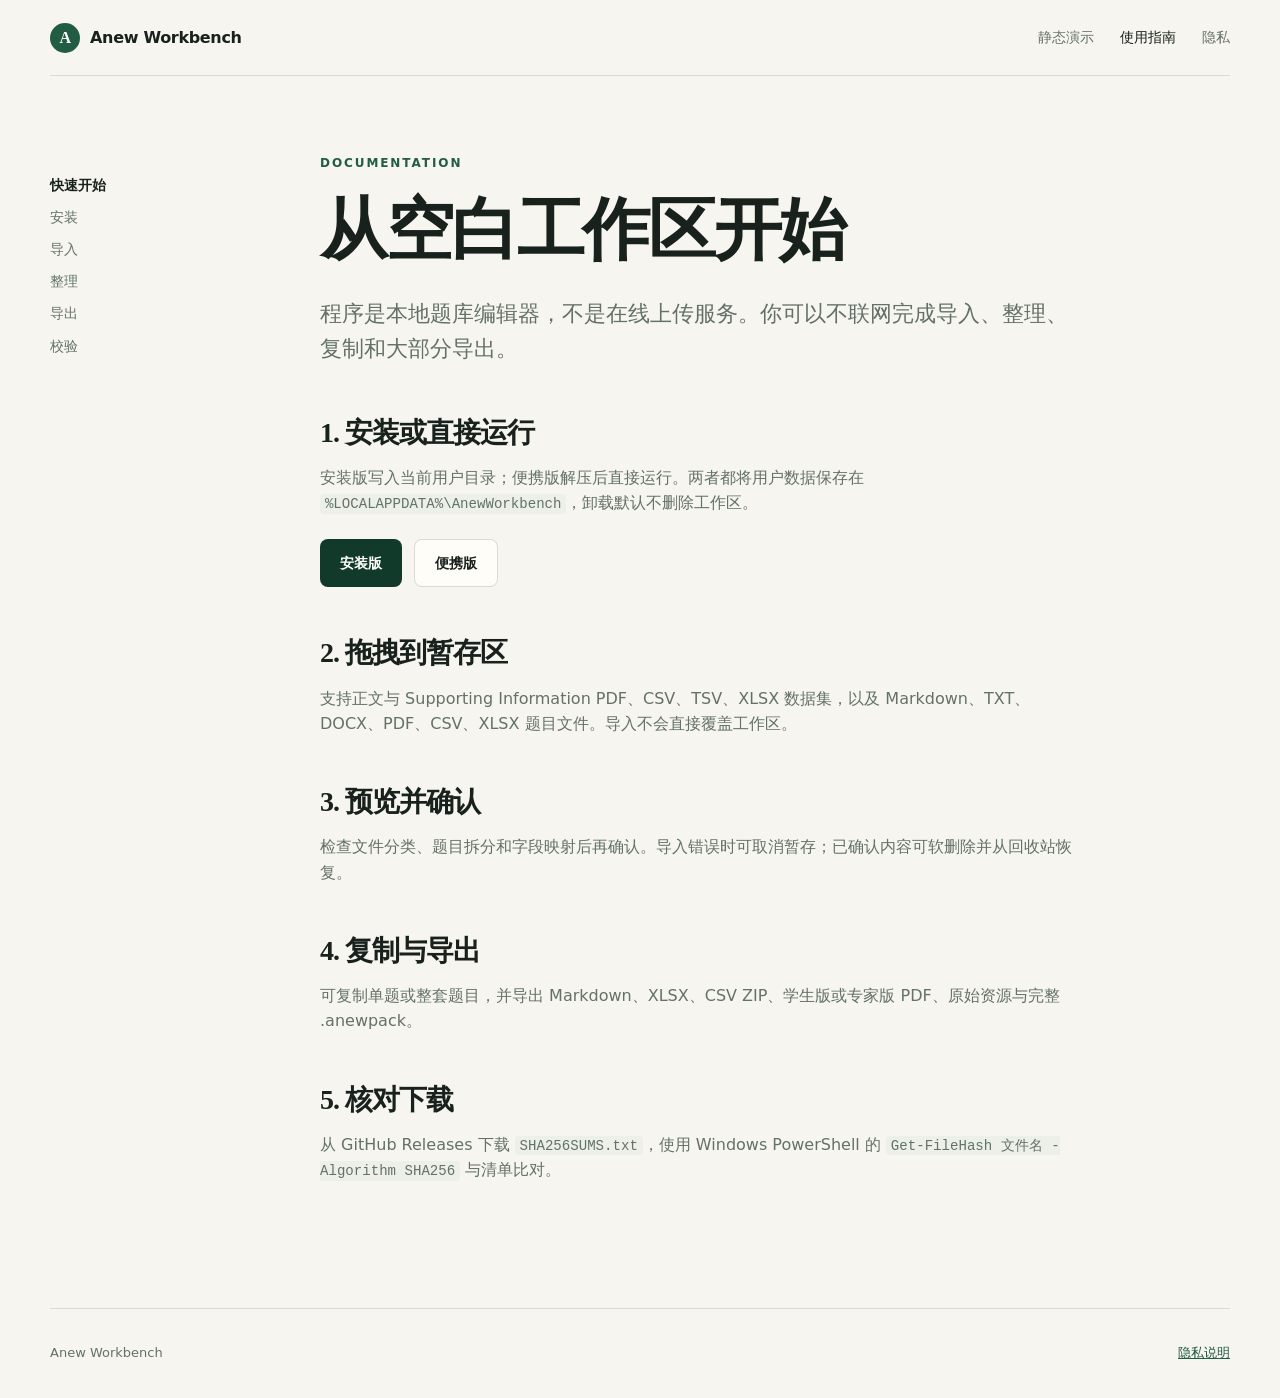
==== docs.html @ f3a837ea "docs: launch Anew Workbench public site" ====
<!doctype html>
<html lang="zh-CN">
  <head>
    <meta charset="UTF-8" />
    <meta name="viewport" content="width=device-width, initial-scale=1" />
    <title>使用指南 · Anew Workbench</title>
    <link rel="stylesheet" href="styles.css" />
  </head>
  <body>
    <header class="site-header">
      <a class="brand" href="index.html"><span class="brand-mark" aria-hidden="true">A</span><span>Anew Workbench</span></a>
      <nav aria-label="主导航"><a href="demo.html">静态演示</a><a aria-current="page" href="docs.html">使用指南</a><a href="privacy.html">隐私</a></nav>
    </header>
    <main class="page-shell docs-layout">
      <aside><strong>快速开始</strong><a href="#install">安装</a><a href="#import">导入</a><a href="#organize">整理</a><a href="#export">导出</a><a href="#verify">校验</a></aside>
      <article>
        <div class="eyebrow">DOCUMENTATION</div>
        <h1>从空白工作区开始</h1>
        <p class="lead">程序是本地题库编辑器，不是在线上传服务。你可以不联网完成导入、整理、复制和大部分导出。</p>
        <h2 id="install">1. 安装或直接运行</h2>
        <p>安装版写入当前用户目录；便携版解压后直接运行。两者都将用户数据保存在 <code>%LOCALAPPDATA%\AnewWorkbench</code>，卸载默认不删除工作区。</p>
        <div class="actions compact"><a class="button primary" href="https://github.com/ZiChenWang114514/anew-workbench/releases/latest/download/AnewWorkbench-win-x64-Setup.exe">安装版</a><a class="button secondary" href="https://github.com/ZiChenWang114514/anew-workbench/releases/latest/download/AnewWorkbench-win-x64-portable.zip">便携版</a></div>
        <h2 id="import">2. 拖拽到暂存区</h2>
        <p>支持正文与 Supporting Information PDF、CSV、TSV、XLSX 数据集，以及 Markdown、TXT、DOCX、PDF、CSV、XLSX 题目文件。导入不会直接覆盖工作区。</p>
        <h2 id="organize">3. 预览并确认</h2>
        <p>检查文件分类、题目拆分和字段映射后再确认。导入错误时可取消暂存；已确认内容可软删除并从回收站恢复。</p>
        <h2 id="export">4. 复制与导出</h2>
        <p>可复制单题或整套题目，并导出 Markdown、XLSX、CSV ZIP、学生版或专家版 PDF、原始资源与完整 .anewpack。</p>
        <h2 id="verify">5. 核对下载</h2>
        <p>从 GitHub Releases 下载 <code>SHA256SUMS.txt</code>，使用 Windows PowerShell 的 <code>Get-FileHash 文件名 -Algorithm SHA256</code> 与清单比对。</p>
      </article>
    </main>
    <footer><span>Anew Workbench</span><a href="privacy.html">隐私说明</a></footer>
  </body>
</html>
---- styles.css ----
:root {
  color-scheme: light;
  --ink: #18211c;
  --muted: #637168;
  --paper: #f6f5ef;
  --card: #fffdf7;
  --line: #d7dbd2;
  --green: #215c43;
  --green-deep: #123a2a;
  --lime: #d8efb0;
  --serif: "Noto Serif SC", "Source Han Serif SC", "Songti SC", serif;
  --sans: "Noto Sans SC", "Microsoft YaHei", system-ui, sans-serif;
}

* { box-sizing: border-box; }
html { scroll-behavior: smooth; }
body { margin: 0; background: var(--paper); color: var(--ink); font-family: var(--sans); font-size: 16px; line-height: 1.58; }
a { color: inherit; }
.site-header, footer { width: min(1180px, calc(100% - 40px)); margin: 0 auto; display: flex; align-items: center; justify-content: space-between; }
.site-header { min-height: 76px; border-bottom: 1px solid var(--line); }
.brand { display: inline-flex; align-items: center; gap: 10px; text-decoration: none; font-weight: 750; letter-spacing: -.02em; }
.brand-mark { display: grid; place-items: center; width: 30px; height: 30px; border-radius: 50%; background: var(--green); color: white; font-family: var(--serif); }
nav { display: flex; gap: 26px; }
nav a { color: var(--muted); text-decoration: none; font-size: 14px; }
nav a:hover, nav a[aria-current="page"] { color: var(--ink); }
main { width: min(1180px, calc(100% - 40px)); margin: 0 auto; }
.hero { padding: clamp(72px, 11vw, 148px) 0 96px; max-width: 980px; }
.eyebrow { color: var(--green); font-size: 12px; font-weight: 800; letter-spacing: .16em; margin-bottom: 18px; }
h1, h2 { font-family: var(--serif); font-weight: 650; letter-spacing: -.035em; line-height: 1.15; }
h1 { font-size: clamp(44px, 7vw, 82px); margin: 0 0 28px; }
h2 { font-size: clamp(25px, 3vw, 36px); margin: 0 0 16px; }
.hero-copy, .lead { max-width: 760px; color: var(--muted); font-size: clamp(18px, 2vw, 22px); }
.actions { display: flex; flex-wrap: wrap; gap: 12px; margin-top: 38px; }
.actions.compact { margin: 24px 0 34px; }
.button { display: inline-flex; min-height: 48px; align-items: center; justify-content: center; padding: 0 20px; border-radius: 8px; text-decoration: none; font-weight: 700; font-size: 14px; }
.button.primary { background: var(--green-deep); color: white; }
.button.secondary { border: 1px solid var(--line); background: var(--card); }
.microcopy { color: var(--muted); font-size: 13px; margin-top: 16px; }
.feature-grid { display: grid; grid-template-columns: repeat(3, 1fr); border-top: 1px solid var(--line); border-bottom: 1px solid var(--line); }
.feature-grid article { padding: 44px 34px 48px 0; }
.feature-grid article + article { border-left: 1px solid var(--line); padding-left: 34px; }
.feature-grid h2 { font-size: 26px; }
.feature-grid p, .split-panel p { color: var(--muted); margin: 0; }
.feature-number { display: block; color: var(--green); font-size: 12px; font-weight: 800; margin-bottom: 28px; }
.split-panel { display: grid; grid-template-columns: 1fr 1fr; gap: 80px; padding: 100px 0; }
.text-link { display: inline-block; color: var(--green); font-weight: 700; margin-top: 16px; }
footer { min-height: 90px; border-top: 1px solid var(--line); color: var(--muted); font-size: 13px; }
footer a { color: var(--green); }
.page-shell { padding: 78px 0 110px; }
.page-shell > h1, .docs-layout h1 { font-size: clamp(42px, 6vw, 68px); }
.demo-card { margin-top: 48px; padding: 32px; background: var(--card); border: 1px solid var(--line); border-radius: 14px; box-shadow: 0 18px 60px rgb(31 51 39 / 7%); }
.demo-heading { display: flex; justify-content: space-between; align-items: flex-start; gap: 20px; }
.demo-heading > div { display: flex; align-items: center; gap: 14px; }
.demo-heading h2 { margin: 0; font-size: 26px; }
.demo-heading button { border: 1px solid var(--line); background: transparent; border-radius: 7px; padding: 9px 12px; cursor: pointer; }
.pill { display: inline-flex; border-radius: 999px; background: var(--lime); color: var(--green-deep); padding: 5px 10px; font-size: 12px; font-weight: 800; }
.table-scroll { overflow-x: auto; margin-top: 28px; }
table { width: 100%; border-collapse: collapse; font-size: 13px; }
th, td { padding: 13px 14px; text-align: left; border-bottom: 1px solid var(--line); white-space: nowrap; }
th { color: var(--muted); font-weight: 700; background: #f4f5ef; }
code { font-family: "Cascadia Code", "SFMono-Regular", monospace; font-size: .88em; background: #edf0e8; border-radius: 4px; padding: .12em .35em; }
.download-band { margin-top: 34px; padding: 30px 32px; background: var(--green-deep); color: white; border-radius: 14px; display: flex; align-items: center; justify-content: space-between; gap: 28px; }
.download-band h2 { font-size: 25px; margin-bottom: 8px; }
.download-band p { margin: 0; color: #c8d7cf; }
.docs-layout { display: grid; grid-template-columns: 200px minmax(0, 760px); gap: 70px; }
.docs-layout aside { position: sticky; top: 24px; align-self: start; display: grid; gap: 10px; padding: 20px 0; font-size: 14px; }
.docs-layout aside a { color: var(--muted); text-decoration: none; }
.docs-layout article h2, .prose h2 { margin-top: 50px; font-size: 28px; }
.docs-layout article p, .prose p { color: var(--muted); }
.prose { max-width: 850px; margin-left: max(20px, calc((100% - 1180px) / 2)); }

@media (max-width: 760px) {
  .site-header { min-height: 66px; }
  nav { gap: 12px; }
  nav a { font-size: 12px; }
  .brand span:last-child { display: none; }
  .hero { padding: 70px 0; }
  h1 { font-size: 42px; }
  .feature-grid, .split-panel, .docs-layout { grid-template-columns: 1fr; }
  .feature-grid article + article { border-left: 0; border-top: 1px solid var(--line); padding-left: 0; }
  .split-panel { gap: 28px; padding: 70px 0; }
  .docs-layout aside { position: static; grid-template-columns: repeat(3, auto); border-bottom: 1px solid var(--line); }
  .demo-card { padding: 20px; }
  .demo-heading, .download-band { align-items: stretch; flex-direction: column; }
  footer { align-items: flex-start; flex-direction: column; justify-content: center; gap: 4px; }
}
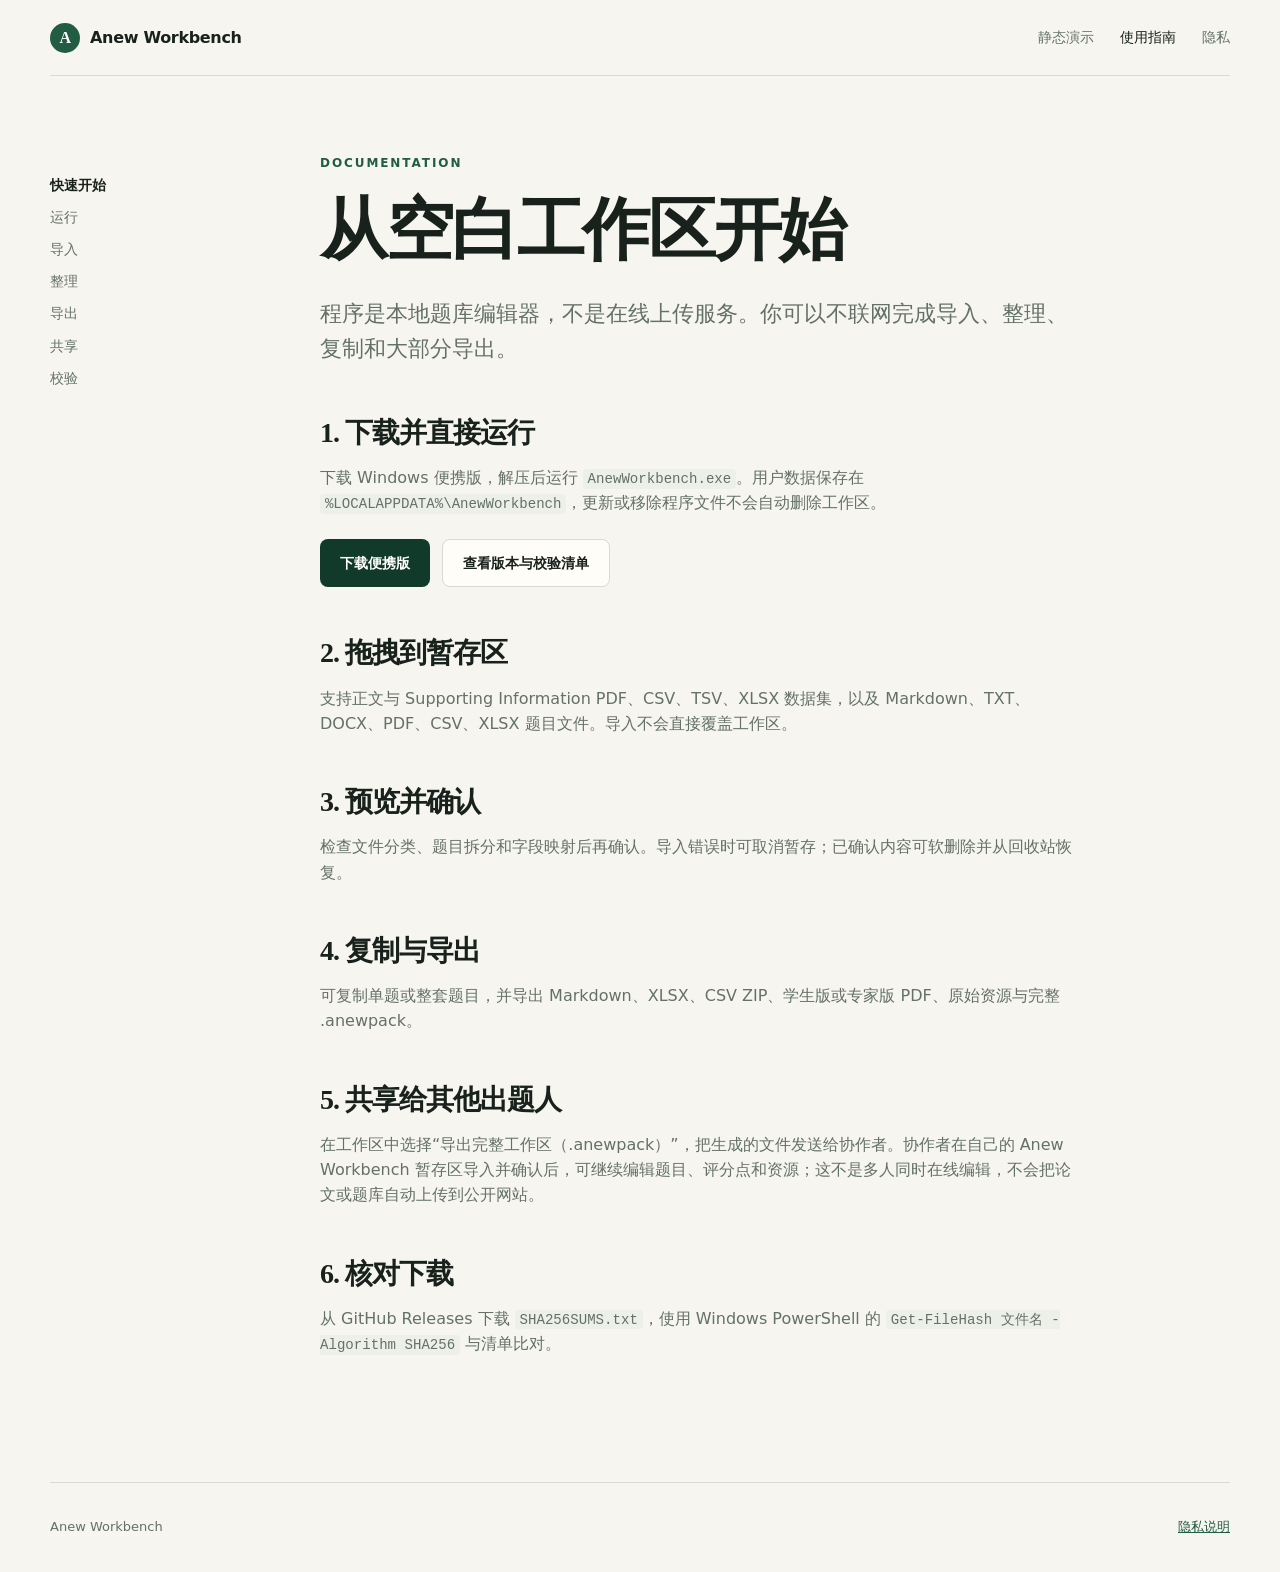
==== commit b5e2ac12: "fix: publish portable workbench download" ====
--- a/docs.html
+++ b/docs.html
@@ -12,21 +12,23 @@
       <nav aria-label="主导航"><a href="demo.html">静态演示</a><a aria-current="page" href="docs.html">使用指南</a><a href="privacy.html">隐私</a></nav>
     </header>
     <main class="page-shell docs-layout">
-      <aside><strong>快速开始</strong><a href="#install">安装</a><a href="#import">导入</a><a href="#organize">整理</a><a href="#export">导出</a><a href="#verify">校验</a></aside>
+      <aside><strong>快速开始</strong><a href="#install">运行</a><a href="#import">导入</a><a href="#organize">整理</a><a href="#export">导出</a><a href="#share">共享</a><a href="#verify">校验</a></aside>
       <article>
         <div class="eyebrow">DOCUMENTATION</div>
         <h1>从空白工作区开始</h1>
         <p class="lead">程序是本地题库编辑器，不是在线上传服务。你可以不联网完成导入、整理、复制和大部分导出。</p>
-        <h2 id="install">1. 安装或直接运行</h2>
-        <p>安装版写入当前用户目录；便携版解压后直接运行。两者都将用户数据保存在 <code>%LOCALAPPDATA%\AnewWorkbench</code>，卸载默认不删除工作区。</p>
-        <div class="actions compact"><a class="button primary" href="https://github.com/ZiChenWang114514/anew-workbench/releases/latest/download/AnewWorkbench-win-x64-Setup.exe">安装版</a><a class="button secondary" href="https://github.com/ZiChenWang114514/anew-workbench/releases/latest/download/AnewWorkbench-win-x64-portable.zip">便携版</a></div>
+        <h2 id="install">1. 下载并直接运行</h2>
+        <p>下载 Windows 便携版，解压后运行 <code>AnewWorkbench.exe</code>。用户数据保存在 <code>%LOCALAPPDATA%\AnewWorkbench</code>，更新或移除程序文件不会自动删除工作区。</p>
+        <div class="actions compact"><a class="button primary" href="https://github.com/ZiChenWang114514/anew-workbench/releases/latest/download/AnewWorkbench-win-x64-portable.zip">下载便携版</a><a class="button secondary" href="https://github.com/ZiChenWang114514/anew-workbench/releases/latest">查看版本与校验清单</a></div>
         <h2 id="import">2. 拖拽到暂存区</h2>
         <p>支持正文与 Supporting Information PDF、CSV、TSV、XLSX 数据集，以及 Markdown、TXT、DOCX、PDF、CSV、XLSX 题目文件。导入不会直接覆盖工作区。</p>
         <h2 id="organize">3. 预览并确认</h2>
         <p>检查文件分类、题目拆分和字段映射后再确认。导入错误时可取消暂存；已确认内容可软删除并从回收站恢复。</p>
         <h2 id="export">4. 复制与导出</h2>
         <p>可复制单题或整套题目，并导出 Markdown、XLSX、CSV ZIP、学生版或专家版 PDF、原始资源与完整 .anewpack。</p>
-        <h2 id="verify">5. 核对下载</h2>
+        <h2 id="share">5. 共享给其他出题人</h2>
+        <p>在工作区中选择“导出完整工作区（.anewpack）”，把生成的文件发送给协作者。协作者在自己的 Anew Workbench 暂存区导入并确认后，可继续编辑题目、评分点和资源；这不是多人同时在线编辑，不会把论文或题库自动上传到公开网站。</p>
+        <h2 id="verify">6. 核对下载</h2>
         <p>从 GitHub Releases 下载 <code>SHA256SUMS.txt</code>，使用 Windows PowerShell 的 <code>Get-FileHash 文件名 -Algorithm SHA256</code> 与清单比对。</p>
       </article>
     </main>
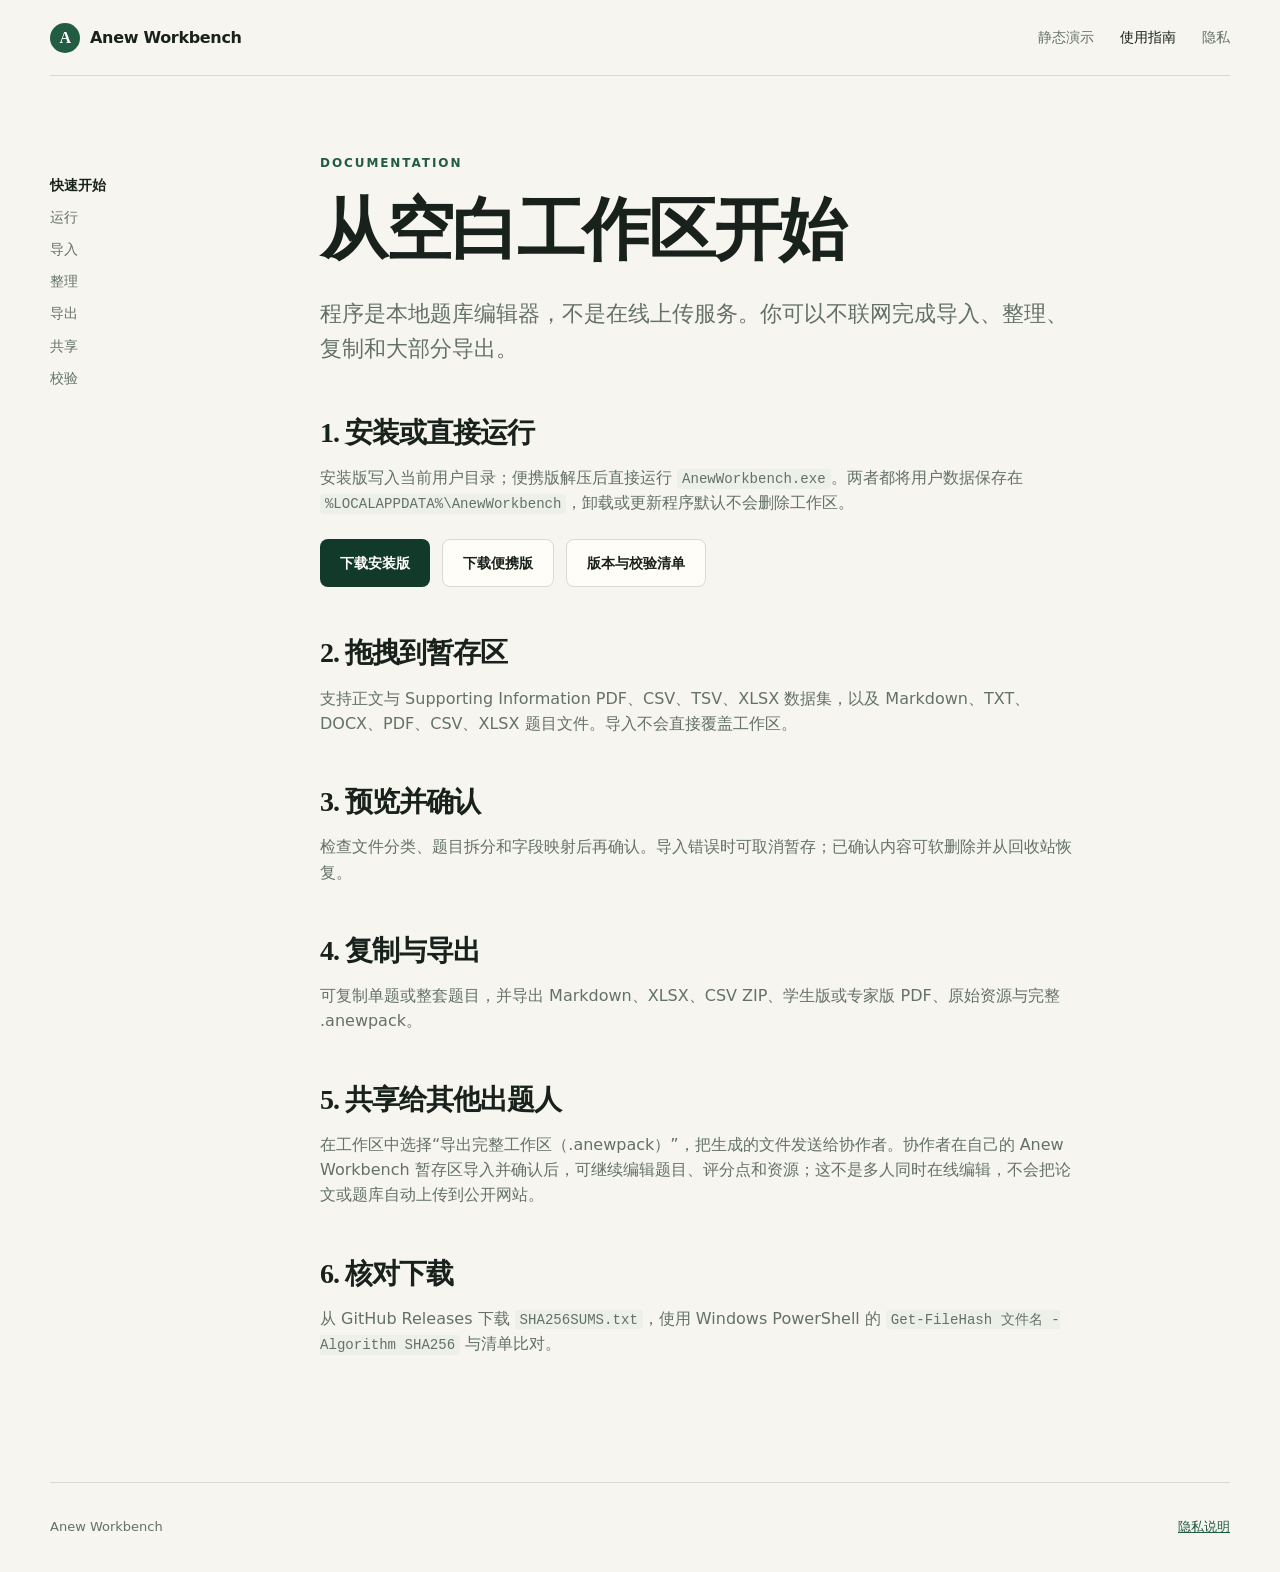
==== commit af7eff19: "docs: expose verified Windows installer" ====
--- a/docs.html
+++ b/docs.html
@@ -17,9 +17,9 @@
         <div class="eyebrow">DOCUMENTATION</div>
         <h1>从空白工作区开始</h1>
         <p class="lead">程序是本地题库编辑器，不是在线上传服务。你可以不联网完成导入、整理、复制和大部分导出。</p>
-        <h2 id="install">1. 下载并直接运行</h2>
-        <p>下载 Windows 便携版，解压后运行 <code>AnewWorkbench.exe</code>。用户数据保存在 <code>%LOCALAPPDATA%\AnewWorkbench</code>，更新或移除程序文件不会自动删除工作区。</p>
-        <div class="actions compact"><a class="button primary" href="https://github.com/ZiChenWang114514/anew-workbench/releases/latest/download/AnewWorkbench-win-x64-portable.zip">下载便携版</a><a class="button secondary" href="https://github.com/ZiChenWang114514/anew-workbench/releases/latest">查看版本与校验清单</a></div>
+        <h2 id="install">1. 安装或直接运行</h2>
+        <p>安装版写入当前用户目录；便携版解压后直接运行 <code>AnewWorkbench.exe</code>。两者都将用户数据保存在 <code>%LOCALAPPDATA%\AnewWorkbench</code>，卸载或更新程序默认不会删除工作区。</p>
+        <div class="actions compact"><a class="button primary" href="https://github.com/ZiChenWang114514/anew-workbench/releases/latest/download/AnewWorkbench-win-x64-Setup.exe">下载安装版</a><a class="button secondary" href="https://github.com/ZiChenWang114514/anew-workbench/releases/latest/download/AnewWorkbench-win-x64-portable.zip">下载便携版</a><a class="button secondary" href="https://github.com/ZiChenWang114514/anew-workbench/releases/latest">版本与校验清单</a></div>
         <h2 id="import">2. 拖拽到暂存区</h2>
         <p>支持正文与 Supporting Information PDF、CSV、TSV、XLSX 数据集，以及 Markdown、TXT、DOCX、PDF、CSV、XLSX 题目文件。导入不会直接覆盖工作区。</p>
         <h2 id="organize">3. 预览并确认</h2>
